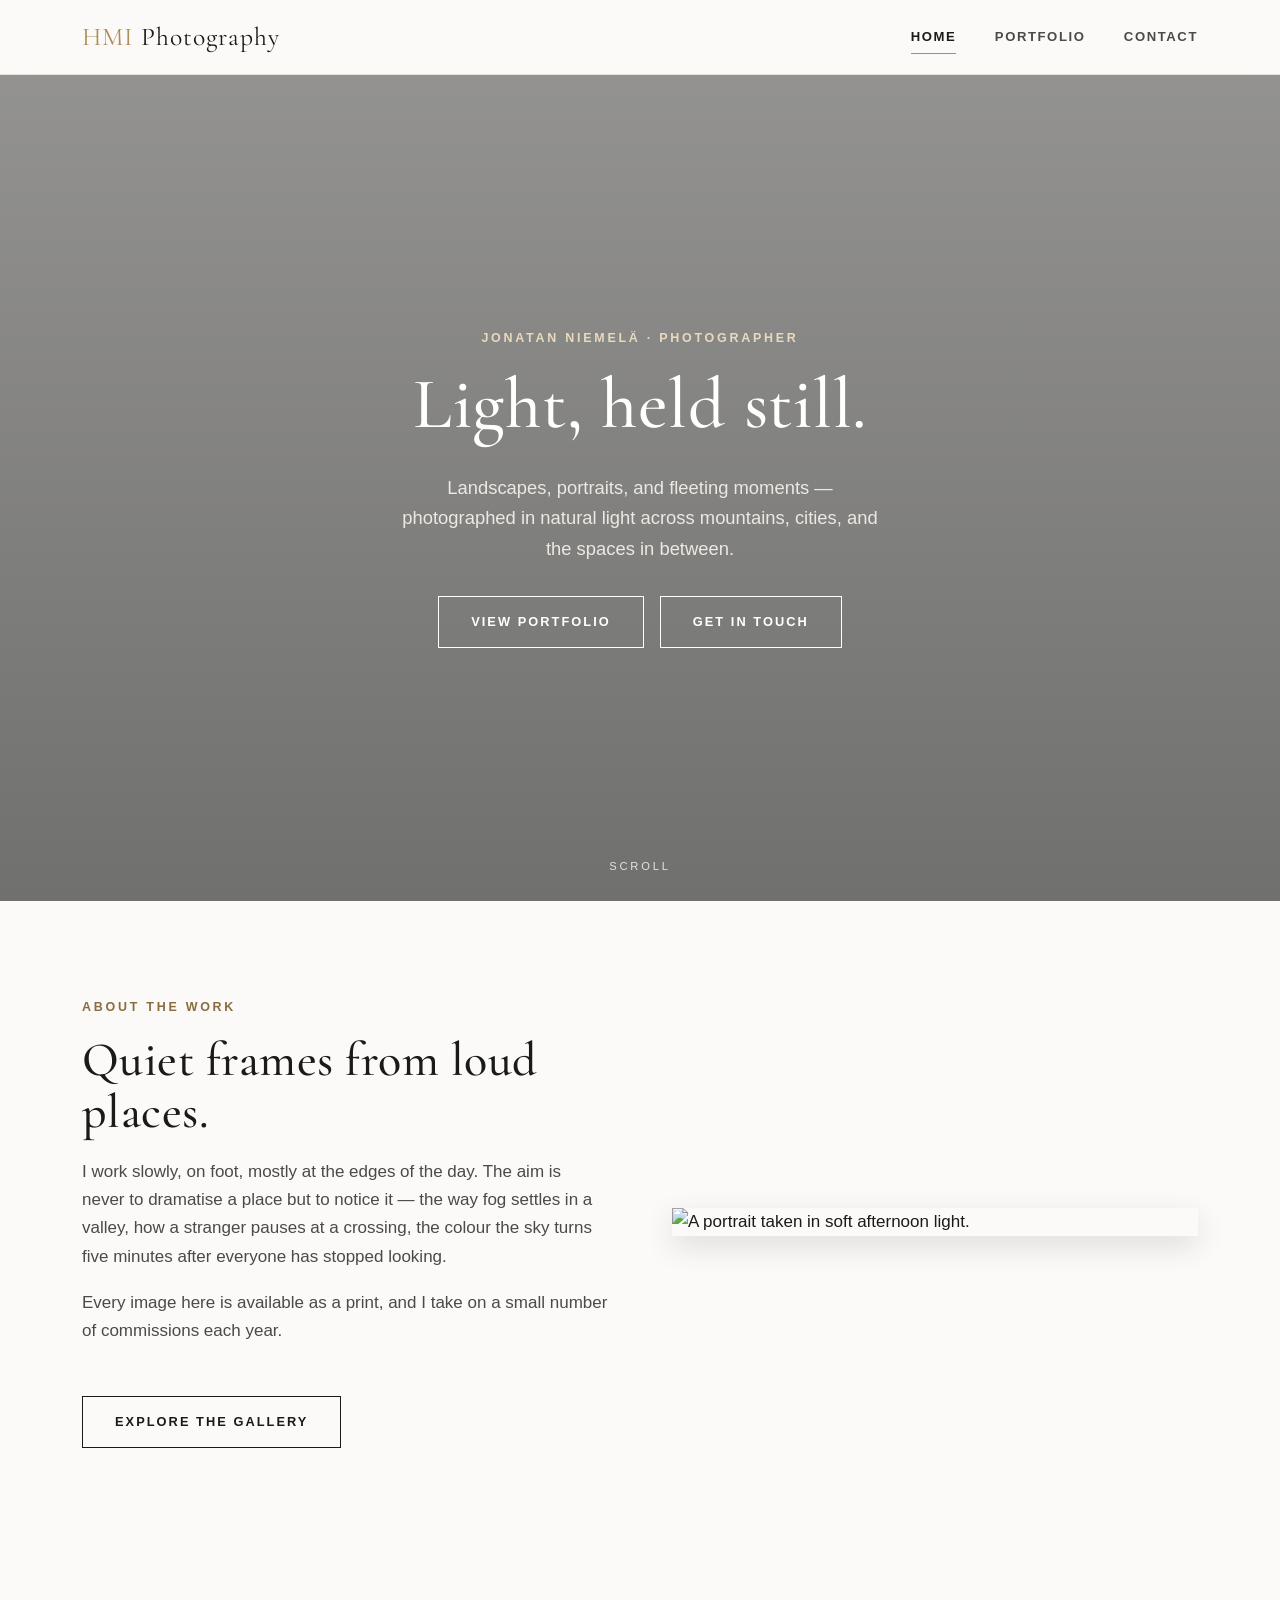
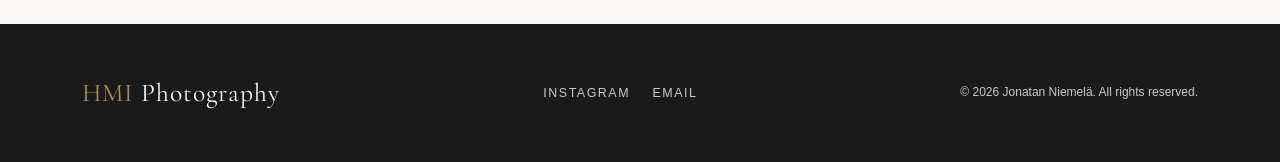
==== index.html @ a61a0f8d "Fix typo" ====
<!DOCTYPE html>
<html lang="en">
<head>
  <meta charset="UTF-8">
  <meta name="viewport" content="width=device-width, initial-scale=1.0">
  <title>HMI Photography by Jonatan Niemelä</title>
  <meta name="description" content="HMI Photography is the portfolio of Jonatan Niemelä, a photographer capturing landscapes, portraits, and quiet moments in natural light.">
  <link rel="preconnect" href="https://fonts.googleapis.com">
  <link rel="preconnect" href="https://fonts.gstatic.com" crossorigin>
  <link href="https://fonts.googleapis.com/css2?family=Cormorant+Garamond:wght@400;500;600&display=swap" rel="stylesheet">
  <link rel="stylesheet" href="css/style.css">
</head>
<body>

  <header class="site-header">
    <div class="wrap site-header__inner">
      <a class="brand" href="index.html"><span>HMI</span> Photography</a>
      <nav class="nav" aria-label="Primary">
        <a href="index.html" aria-current="page">Home</a>
        <a href="portfolio.html">Portfolio</a>
        <a href="contact.html">Contact</a>
      </nav>
    </div>
  </header>

  <main>
    <!-- HERO: portfolio images crossfade in the background (CSS only) -->
    <section class="hero">
      <div class="hero__slides" aria-hidden="true">
        <div style="background-image:url('https://images.unsplash.com/photo-1469474968028-56623f02e42e?auto=format&fit=crop&w=1800&q=80')"></div>
        <div style="background-image:url('https://images.unsplash.com/photo-1441974231531-c6227db76b6e?auto=format&fit=crop&w=1800&q=80')"></div>
        <div style="background-image:url('https://images.unsplash.com/photo-1502899576159-f224dc2349fa?auto=format&fit=crop&w=1800&q=80')"></div>
        <div style="background-image:url('https://images.unsplash.com/photo-1473580044384-7ba9967e16a0?auto=format&fit=crop&w=1800&q=80')"></div>
      </div>

      <div class="hero__content">
        <p class="eyebrow">Jonatan Niemelä · Photographer</p>
        <h1>Light, held still.</h1>
        <p class="hero__lead">
          Landscapes, portraits, and fleeting moments — photographed in
          natural light across mountains, cities, and the spaces in between.
        </p>
        <div class="hero__actions">
          <a class="btn btn--light" href="portfolio.html">View Portfolio</a>
          <a class="btn btn--light" href="contact.html">Get in Touch</a>
        </div>
      </div>

      <span class="scroll-cue">Scroll</span>
    </section>

    <!-- ABOUT SPLIT -->
    <section class="wrap split">
      <div>
        <p class="eyebrow">About the work</p>
        <h2>Quiet frames from loud places.</h2>
        <p>
          I work slowly, on foot, mostly at the edges of the day. The aim is
          never to dramatise a place but to notice it — the way fog settles in
          a valley, how a stranger pauses at a crossing, the colour the sky
          turns five minutes after everyone has stopped looking.
        </p>
        <p>
          Every image here is available as a print, and I take on a small
          number of commissions each year.
        </p>
        <a class="btn btn--dark mt-2" href="portfolio.html">Explore the gallery</a>
      </div>
      <img class="split__img"
           src="https://images.unsplash.com/photo-1500648767791-00dcc994a43e?auto=format&fit=crop&w=1000&q=80"
           alt="A portrait taken in soft afternoon light.">
    </section>
  </main>

  <footer class="site-footer">
    <div class="wrap site-footer__inner">
      <a class="brand" href="index.html"><span>HMI</span> Photography</a>
      <nav class="socials" aria-label="Social">
        <a href="#">Instagram</a>
        <a href="mailto:jonatan@niemela.se">Email</a>
      </nav>
      <small>© 2026 Jonatan Niemelä. All rights reserved.</small>
    </div>
  </footer>

</body>
</html>
---- css/style.css ----
/* ===========================================================
   HMI Photography portfolio
   A small, dependency-free stylesheet.
   Sections: tokens · base · header · footer · hero ·
             gallery · about · contact · utilities · responsive
   =========================================================== */

/* --- design tokens --------------------------------------- */
:root {
  --ink:        #1a1a1a;
  --ink-soft:   #4a4a4a;
  --paper:      #fbfaf8;
  --paper-2:    #f1efea;
  --line:       #e3e0d8;
  --accent:     #b08d57;        /* warm brass */
  --accent-ink: #8a6d3f;

  --maxw: 1180px;
  --gap:  clamp(1rem, 2.5vw, 2rem);

  --serif: "Cormorant Garamond", Georgia, "Times New Roman", serif;
  --sans:  "Helvetica Neue", Arial, system-ui, sans-serif;

  --shadow: 0 10px 30px rgba(0, 0, 0, .12);
  --ease:   cubic-bezier(.22, .61, .36, 1);
}

/* --- base ------------------------------------------------- */
*,
*::before,
*::after { box-sizing: border-box; }

html { scroll-behavior: smooth; }

body {
  margin: 0;
  font-family: var(--sans);
  font-size: 17px;
  line-height: 1.65;
  color: var(--ink);
  background: var(--paper);
  -webkit-font-smoothing: antialiased;
}

img { display: block; max-width: 100%; height: auto; }

a { color: inherit; text-decoration: none; }

h1, h2, h3 {
  font-family: var(--serif);
  font-weight: 500;
  line-height: 1.1;
  margin: 0 0 .4em;
  letter-spacing: .01em;
}

h1 { font-size: clamp(2.6rem, 6vw, 4.5rem); }
h2 { font-size: clamp(2rem, 4vw, 3rem); }
h3 { font-size: 1.5rem; }

p { margin: 0 0 1.1em; color: var(--ink-soft); }

.wrap {
  width: 100%;
  max-width: var(--maxw);
  margin-inline: auto;
  padding-inline: var(--gap);
}

.eyebrow {
  font-family: var(--sans);
  font-size: .78rem;
  font-weight: 600;
  letter-spacing: .22em;
  text-transform: uppercase;
  color: var(--accent-ink);
  margin: 0 0 1rem;
}

/* --- buttons --------------------------------------------- */
.btn {
  display: inline-block;
  font-size: .8rem;
  font-weight: 600;
  letter-spacing: .16em;
  text-transform: uppercase;
  padding: .9rem 2rem;
  border: 1px solid currentColor;
  transition: background-color .3s var(--ease),
              color .3s var(--ease);
}
.btn--light { color: #fff; }
.btn--light:hover { background: #fff; color: var(--ink); }
.btn--dark  { color: var(--ink); }
.btn--dark:hover { background: var(--ink); color: var(--paper); }

/* --- header ---------------------------------------------- */
.site-header {
  position: sticky;
  top: 0;
  z-index: 50;
  background: rgba(251, 250, 248, .88);
  backdrop-filter: blur(10px);
  border-bottom: 1px solid var(--line);
}
.site-header__inner {
  display: flex;
  align-items: center;
  justify-content: space-between;
  height: 74px;
}
.brand {
  font-family: var(--serif);
  font-size: 1.6rem;
  letter-spacing: .04em;
}
.brand span { color: var(--accent); }

.nav {
  display: flex;
  gap: clamp(1.2rem, 3vw, 2.6rem);
  font-size: .82rem;
  font-weight: 600;
  letter-spacing: .12em;
  text-transform: uppercase;
}
.nav a {
  position: relative;
  padding: .4rem 0;
  color: var(--ink-soft);
  transition: color .25s var(--ease);
}
.nav a::after {
  content: "";
  position: absolute;
  left: 0; bottom: 0;
  width: 100%; height: 1px;
  background: var(--accent);
  transform: scaleX(0);
  transform-origin: left;
  transition: transform .3s var(--ease);
}
.nav a:hover,
.nav a[aria-current="page"] { color: var(--ink); }
.nav a:hover::after,
.nav a[aria-current="page"]::after { transform: scaleX(1); }

/* --- footer ---------------------------------------------- */
.site-footer {
  margin-top: 5rem;
  padding-block: 3rem;
  background: var(--ink);
  color: #cfc9bd;
  font-size: .9rem;
}
.site-footer__inner {
  display: flex;
  flex-wrap: wrap;
  gap: 1rem 2rem;
  align-items: center;
  justify-content: space-between;
}
.site-footer a:hover { color: #fff; }
.site-footer .brand { color: #fff; }
.socials { display: flex; gap: 1.4rem; letter-spacing: .12em; text-transform: uppercase; font-size: .78rem; }

/* --- hero (home) ----------------------------------------- */
.hero {
  position: relative;
  min-height: calc(100vh - 74px);
  display: grid;
  place-items: center;
  text-align: center;
  color: #fff;
  overflow: hidden;
}
/* crossfading background slideshow — pure CSS, no JS */
.hero__slides {
  position: absolute;
  inset: 0;
  z-index: -2;
}
.hero__slides div {
  position: absolute;
  inset: 0;
  background-size: cover;
  background-position: center;
  opacity: 0;
  animation: slideshow 32s infinite;
}
.hero__slides div:nth-child(1) { animation-delay:  0s; }
.hero__slides div:nth-child(2) { animation-delay:  8s; }
.hero__slides div:nth-child(3) { animation-delay: 16s; }
.hero__slides div:nth-child(4) { animation-delay: 24s; }

@keyframes slideshow {
  0%   { opacity: 0; transform: scale(1.08); }
  6%   { opacity: 1; }
  25%  { opacity: 1; transform: scale(1); }
  31%  { opacity: 0; }
  100% { opacity: 0; }
}
/* darkening veil for legible text */
.hero::after {
  content: "";
  position: absolute;
  inset: 0;
  z-index: -1;
  background: linear-gradient(rgba(20,20,20,.45), rgba(20,20,20,.6));
}
.hero__content { max-width: 760px; padding-inline: var(--gap); }
.hero__content .eyebrow { color: #e9d9bd; }
.hero h1 { color: #fff; }
.hero__lead {
  font-size: 1.15rem;
  color: #ece9e2;
  max-width: 48ch;
  margin-inline: auto;
  margin-bottom: 2rem;
}
.hero__actions { display: flex; gap: 1rem; justify-content: center; flex-wrap: wrap; }

/* scroll cue */
.scroll-cue {
  position: absolute;
  bottom: 1.6rem;
  left: 50%;
  transform: translateX(-50%);
  font-size: .7rem;
  letter-spacing: .25em;
  text-transform: uppercase;
  color: rgba(255,255,255,.8);
  animation: bob 2.4s ease-in-out infinite;
}
@keyframes bob { 0%,100% { transform: translate(-50%, 0); } 50% { transform: translate(-50%, 8px); } }

@media (prefers-reduced-motion: reduce) {
  .hero__slides div { animation: none; opacity: 1; }
  .hero__slides div:not(:first-child) { display: none; }
  .scroll-cue { animation: none; }
}

/* --- generic page header --------------------------------- */
.page-head {
  padding-block: clamp(3rem, 8vw, 6rem);
  text-align: center;
  background: var(--paper-2);
  border-bottom: 1px solid var(--line);
}
.page-head p { max-width: 56ch; margin-inline: auto; margin-bottom: 0; }

/* --- feature strip (home) -------------------------------- */
.strip { padding-block: clamp(3rem, 8vw, 6rem); }
.strip__grid {
  display: grid;
  grid-template-columns: repeat(3, 1fr);
  gap: var(--gap);
}
.feature { text-align: center; }
.feature .num {
  font-family: var(--serif);
  font-size: 2.4rem;
  color: var(--accent);
  display: block;
}

/* --- gallery --------------------------------------------- */
.gallery {
  columns: 3;
  column-gap: var(--gap);
  padding-block: clamp(2.5rem, 6vw, 4.5rem);
}
.shot {
  position: relative;
  margin: 0 0 var(--gap);
  break-inside: avoid;
  overflow: hidden;
  box-shadow: var(--shadow);
}
.shot img {
  width: 100%;
  transition: transform .6s var(--ease);
}
.shot figcaption {
  position: absolute;
  inset: auto 0 0 0;
  padding: 1.4rem 1.2rem .9rem;
  background: linear-gradient(transparent, rgba(0,0,0,.78));
  color: #fff;
  opacity: 0;
  transform: translateY(8px);
  transition: opacity .35s var(--ease), transform .35s var(--ease);
}
.shot figcaption .t {
  font-family: var(--serif);
  font-size: 1.35rem;
  line-height: 1.1;
}
.shot figcaption .s {
  font-size: .72rem;
  letter-spacing: .18em;
  text-transform: uppercase;
  color: #d9cfbd;
}
.shot:hover img { transform: scale(1.06); }
.shot:hover figcaption { opacity: 1; transform: translateY(0); }

/* filter pills (decorative, anchor-based) */
.filters {
  display: flex;
  flex-wrap: wrap;
  gap: .6rem;
  justify-content: center;
  padding-top: clamp(2rem, 5vw, 3rem);
}
.filters a {
  font-size: .75rem;
  font-weight: 600;
  letter-spacing: .14em;
  text-transform: uppercase;
  padding: .55rem 1.2rem;
  border: 1px solid var(--line);
  border-radius: 999px;
  color: var(--ink-soft);
  transition: all .25s var(--ease);
}
.filters a:hover { border-color: var(--accent); color: var(--accent-ink); }

/* --- split / about block --------------------------------- */
.split {
  display: grid;
  grid-template-columns: 1fr 1fr;
  gap: clamp(2rem, 5vw, 4rem);
  align-items: center;
  padding-block: clamp(3rem, 8vw, 6rem);
}
.split img { box-shadow: var(--shadow); }

/* --- contact --------------------------------------------- */
.contact-grid {
  display: grid;
  grid-template-columns: 1fr 1fr;
  gap: clamp(2rem, 5vw, 4rem);
  padding-block: clamp(3rem, 8vw, 6rem);
}
.field { margin-bottom: 1.3rem; }
.field label {
  display: block;
  font-size: .76rem;
  font-weight: 600;
  letter-spacing: .14em;
  text-transform: uppercase;
  color: var(--ink-soft);
  margin-bottom: .5rem;
}
.field input,
.field textarea {
  width: 100%;
  font: inherit;
  font-size: .95rem;
  padding: .85rem 1rem;
  color: var(--ink);
  background: #fff;
  border: 1px solid var(--line);
  border-radius: 2px;
  transition: border-color .25s var(--ease), box-shadow .25s var(--ease);
}
.field input:focus,
.field textarea:focus {
  outline: none;
  border-color: var(--accent);
  box-shadow: 0 0 0 3px rgba(176,141,87,.18);
}
.field textarea { resize: vertical; min-height: 150px; }

.info-list { list-style: none; margin: 0; padding: 0; }
.info-list li { padding: 1rem 0; border-bottom: 1px solid var(--line); }
.info-list .k {
  display: block;
  font-size: .74rem;
  font-weight: 600;
  letter-spacing: .14em;
  text-transform: uppercase;
  color: var(--accent-ink);
  margin-bottom: .15rem;
}

/* --- utilities ------------------------------------------- */
.center { text-align: center; }
.mt-2 { margin-top: 2rem; }

/* --- responsive ------------------------------------------ */
@media (max-width: 900px) {
  .gallery { columns: 2; }
  .strip__grid { grid-template-columns: 1fr; gap: 2rem; }
  .split,
  .contact-grid { grid-template-columns: 1fr; }
  .split .split__img { order: -1; }
}

@media (max-width: 600px) {
  body { font-size: 16px; }
  .gallery { columns: 1; }
  .nav { gap: 1rem; font-size: .72rem; }
  .brand { font-size: 1.3rem; }
  .hero__actions { flex-direction: column; align-items: center; }
}
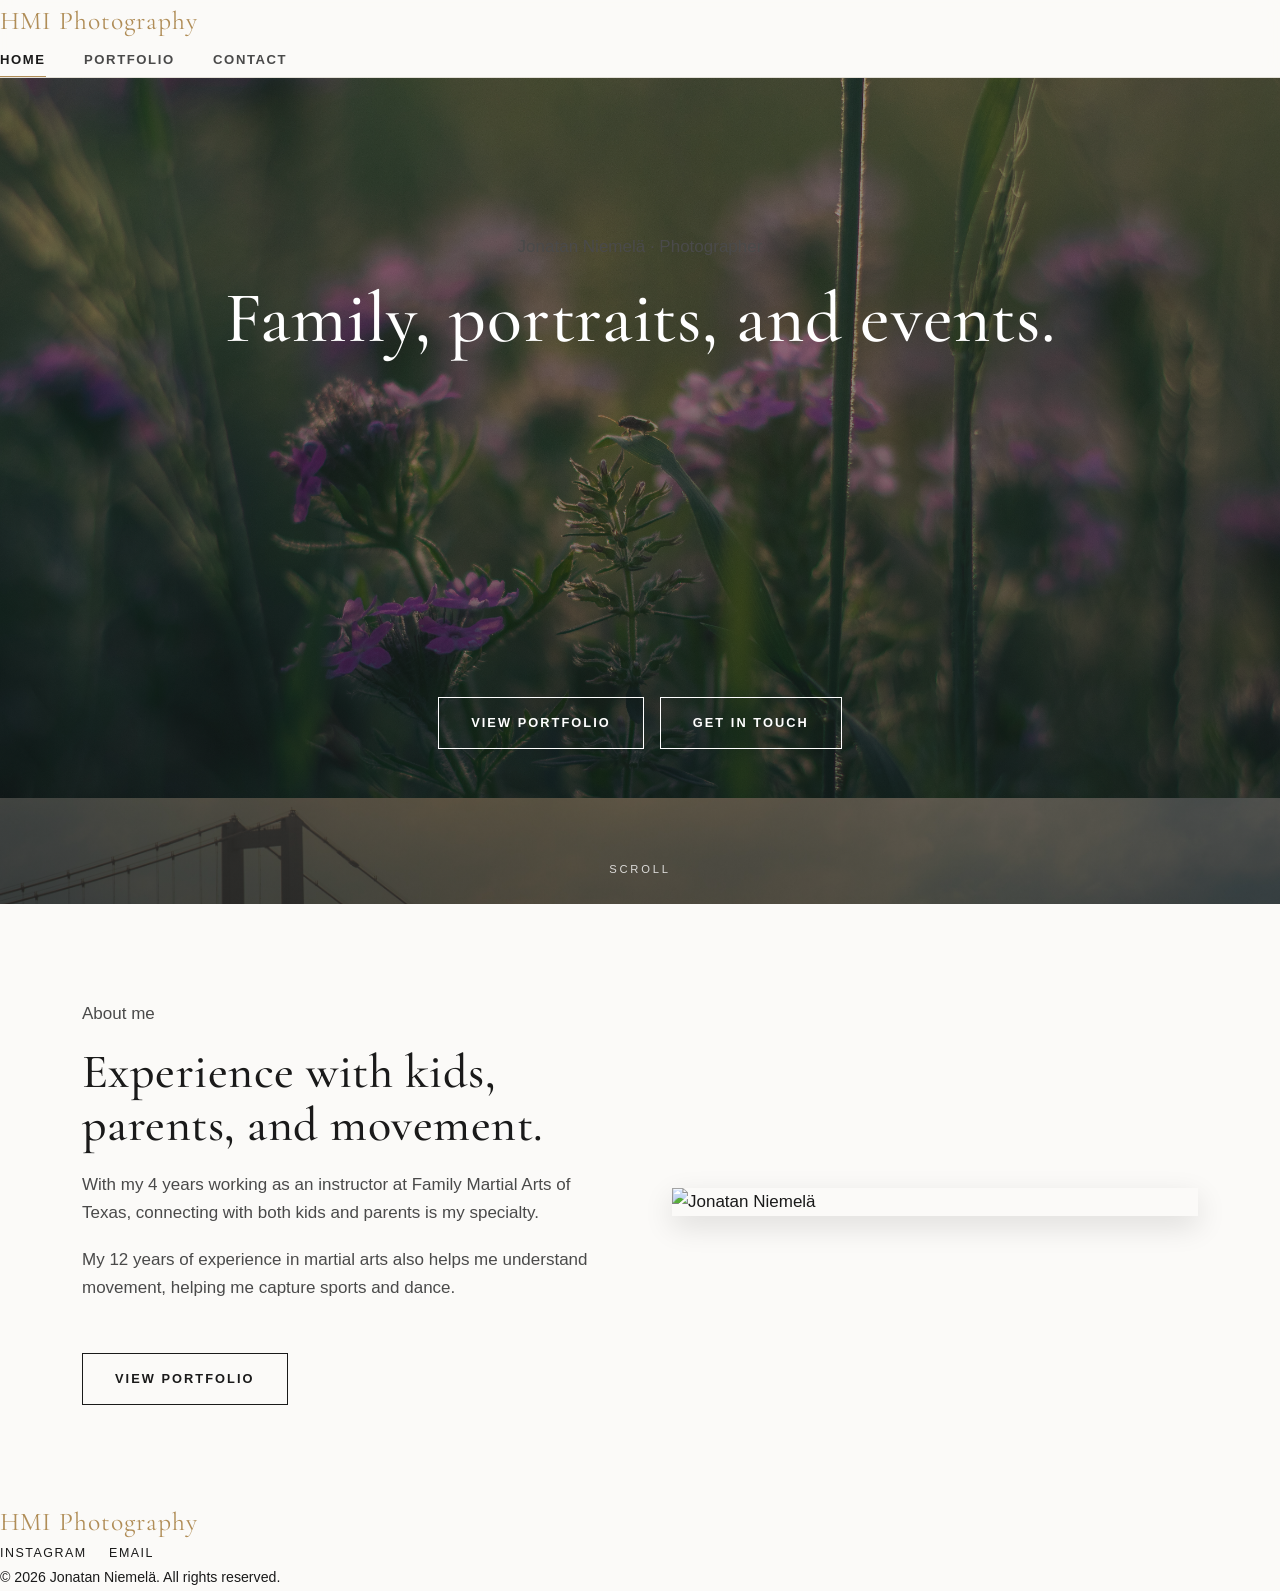
==== commit c430d04a: "dont use index.html in urls" ====
--- a/index.html
+++ b/index.html
@@ -1,87 +1,80 @@
 <!DOCTYPE html>
 <html lang="en">
 <head>
-  <meta charset="UTF-8">
-  <meta name="viewport" content="width=device-width, initial-scale=1.0">
-  <title>HMI Photography by Jonatan Niemelä</title>
-  <meta name="description" content="HMI Photography is the portfolio of Jonatan Niemelä, a photographer capturing landscapes, portraits, and quiet moments in natural light.">
-  <link rel="preconnect" href="https://fonts.googleapis.com">
-  <link rel="preconnect" href="https://fonts.gstatic.com" crossorigin>
-  <link href="https://fonts.googleapis.com/css2?family=Cormorant+Garamond:wght@400;500;600&display=swap" rel="stylesheet">
-  <link rel="stylesheet" href="css/style.css">
+	<meta charset="UTF-8">
+	<meta name="viewport" content="width=device-width, initial-scale=1.0">
+	<title>HMI Photography by Jonatan Niemelä</title>
+	<meta name="description" content="Jonatan Niemelä is a Waco, TX photographer specializing in family photos, portraits, and events, including sports and dance.">
+	<link rel="preconnect" href="https://fonts.googleapis.com">
+	<link rel="preconnect" href="https://fonts.gstatic.com" crossorigin>
+	<link href="https://fonts.googleapis.com/css2?family=Cormorant+Garamond:wght@400;500;600&display=swap" rel="stylesheet">
+	<link rel="stylesheet" href="css/style.css">
 </head>
 <body>
+	<header class="site-header">
+		<a class="brand" href="/"><span class="brand__mark">HMI</span> <span class="brand__name">Photography</span></a>
+		<nav class="nav" aria-label="Primary">
+			<a href="/" aria-current="page">Home</a>
+			<a href="portfolio.html">Portfolio</a>
+			<a href="contact.html">Contact</a>
+		</nav>
+	</header>
 
-  <header class="site-header">
-    <div class="wrap site-header__inner">
-      <a class="brand" href="index.html"><span>HMI</span> Photography</a>
-      <nav class="nav" aria-label="Primary">
-        <a href="index.html" aria-current="page">Home</a>
-        <a href="portfolio.html">Portfolio</a>
-        <a href="contact.html">Contact</a>
-      </nav>
-    </div>
-  </header>
+	<main>
+		<!-- HERO: portfolio images crossfade in the background (CSS only) -->
+		<header class="hero">
+			<div class="hero__slides" aria-hidden="true">
+				<img src="./portfolio/landscapes/bug pic.jpg" alt="">
+				<img src="./portfolio/landscapes/Flowers-1.jpg" alt="">
+				<img src="./portfolio/landscapes/IMG_4974.JPG" alt="">
+				<img src="./portfolio/landscapes/Turkeey Azerbajan-5.jpg" alt="">
+			</div>
 
-  <main>
-    <!-- HERO: portfolio images crossfade in the background (CSS only) -->
-    <section class="hero">
-      <div class="hero__slides" aria-hidden="true">
-        <div style="background-image:url('https://images.unsplash.com/photo-1469474968028-56623f02e42e?auto=format&fit=crop&w=1800&q=80')"></div>
-        <div style="background-image:url('https://images.unsplash.com/photo-1441974231531-c6227db76b6e?auto=format&fit=crop&w=1800&q=80')"></div>
-        <div style="background-image:url('https://images.unsplash.com/photo-1502899576159-f224dc2349fa?auto=format&fit=crop&w=1800&q=80')"></div>
-        <div style="background-image:url('https://images.unsplash.com/photo-1473580044384-7ba9967e16a0?auto=format&fit=crop&w=1800&q=80')"></div>
-      </div>
+			<hgroup>
+				<p>Jonatan Niemelä · Photographer</p>
+				<h1>Family, portraits, and events.</h1>
+			</hgroup>
+			<!---
+				<p class="hero__lead">
+					Not currently used...
+				</p>
+			-->
+			<div class="hero__actions">
+				<a class="btn btn--light" href="portfolio.html">View Portfolio</a>
+				<a class="btn btn--light" href="contact.html">Get in Touch</a>
+			</div>
 
-      <div class="hero__content">
-        <p class="eyebrow">Jonatan Niemelä · Photographer</p>
-        <h1>Light, held still.</h1>
-        <p class="hero__lead">
-          Landscapes, portraits, and fleeting moments — photographed in
-          natural light across mountains, cities, and the spaces in between.
-        </p>
-        <div class="hero__actions">
-          <a class="btn btn--light" href="portfolio.html">View Portfolio</a>
-          <a class="btn btn--light" href="contact.html">Get in Touch</a>
-        </div>
-      </div>
+			<span class="scroll-cue" aria-hidden="true">Scroll</span>
+		</header>
 
-      <span class="scroll-cue">Scroll</span>
-    </section>
+		<!-- ABOUT SPLIT -->
+		<section class="wrap split">
+			<div>
+				<hgroup>
+					<p>About me</p>
+					<h2>Experience with kids, parents, and movement.</h2>
+				</hgroup>
+				<p>
+					With my 4 years working as an instructor at Family Martial Arts of Texas,
+					connecting with both kids and parents is my specialty.
+				</p>
+				<p>
+					My 12 years of experience in martial arts also helps me understand movement,
+					helping me capture sports and dance.
+				</p>
+				<a class="btn btn--dark mt-2" href="portfolio.html">View Portfolio</a>
+			</div>
+			<img class="split__img" src="./portfolio/jonatan_niemelae.jpg" alt="Jonatan Niemelä">
+		</section>
+	</main>
 
-    <!-- ABOUT SPLIT -->
-    <section class="wrap split">
-      <div>
-        <p class="eyebrow">About the work</p>
-        <h2>Quiet frames from loud places.</h2>
-        <p>
-          I work slowly, on foot, mostly at the edges of the day. The aim is
-          never to dramatise a place but to notice it — the way fog settles in
-          a valley, how a stranger pauses at a crossing, the colour the sky
-          turns five minutes after everyone has stopped looking.
-        </p>
-        <p>
-          Every image here is available as a print, and I take on a small
-          number of commissions each year.
-        </p>
-        <a class="btn btn--dark mt-2" href="portfolio.html">Explore the gallery</a>
-      </div>
-      <img class="split__img"
-           src="https://images.unsplash.com/photo-1500648767791-00dcc994a43e?auto=format&fit=crop&w=1000&q=80"
-           alt="A portrait taken in soft afternoon light.">
-    </section>
-  </main>
-
-  <footer class="site-footer">
-    <div class="wrap site-footer__inner">
-      <a class="brand" href="index.html"><span>HMI</span> Photography</a>
-      <nav class="socials" aria-label="Social">
-        <a href="#">Instagram</a>
-        <a href="mailto:jonatan@niemela.se">Email</a>
-      </nav>
-      <small>© 2026 Jonatan Niemelä. All rights reserved.</small>
-    </div>
-  </footer>
-
+	<footer>
+		<a class="brand" href="/"><span class="brand__mark">HMI</span> <span class="brand__name">Photography</span></a>
+		<nav class="socials" aria-label="Social">
+			<a href="https://www.instagram.com/hmiphotostudio/">Instagram</a>
+			<a href="mailto:photography@hmistudios.com">Email</a>
+		</nav>
+		<small>&copy; 2026 Jonatan Niemelä. All rights reserved.</small>
+	</footer>
 </body>
 </html>
--- a/css/style.css
+++ b/css/style.css
@@ -33,6 +33,9 @@
 html { scroll-behavior: smooth; }
 
 body {
+  display: flex;
+  flex-direction: column;
+  min-height: 100vh;
   margin: 0;
   font-family: var(--sans);
   font-size: 17px;
@@ -40,6 +43,10 @@
   color: var(--ink);
   background: var(--paper);
   -webkit-font-smoothing: antialiased;
+}
+
+main {
+  flex-grow: 1;
 }
 
 img { display: block; max-width: 100%; height: auto; }
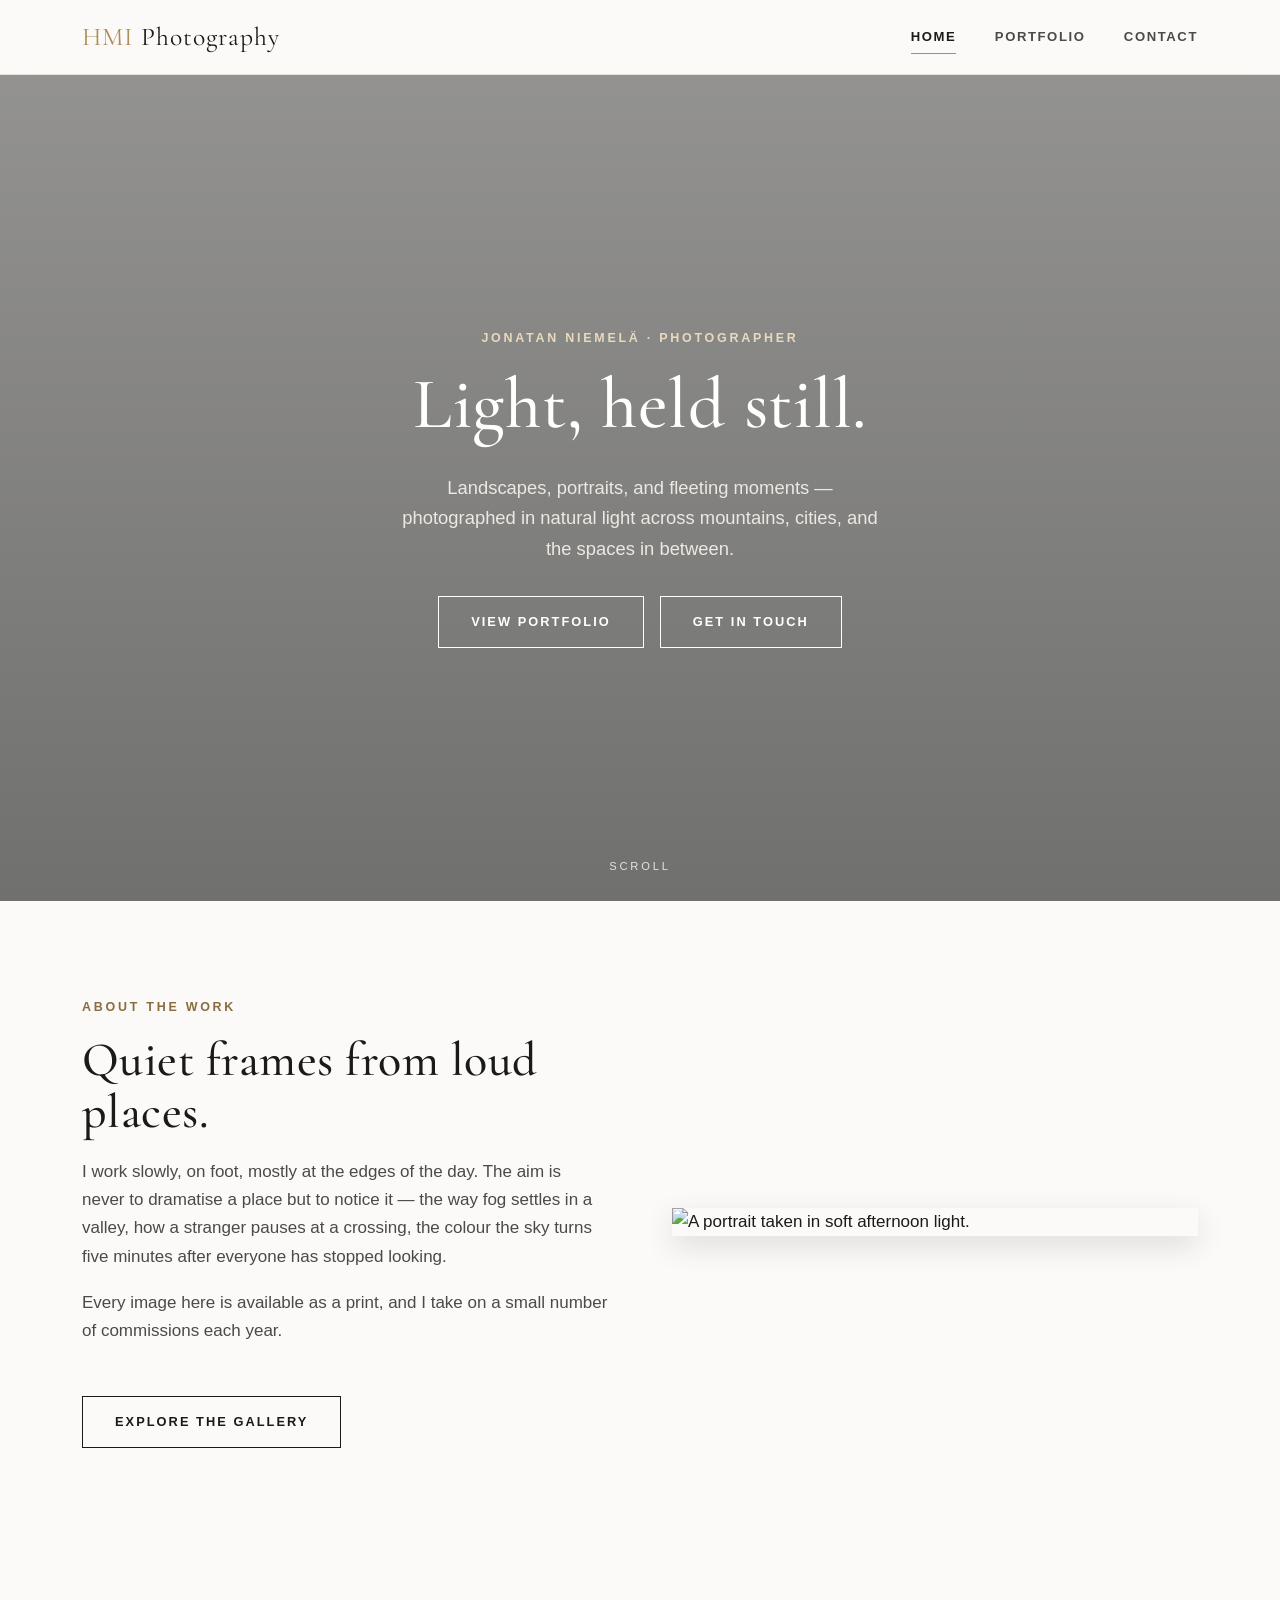
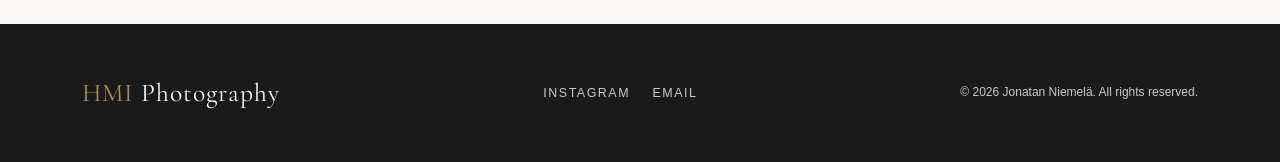
==== commit d010beeb: "dont use index.html in urls" ====
--- a/index.html
+++ b/index.html
@@ -1,80 +1,87 @@
 <!DOCTYPE html>
 <html lang="en">
 <head>
-	<meta charset="UTF-8">
-	<meta name="viewport" content="width=device-width, initial-scale=1.0">
-	<title>HMI Photography by Jonatan Niemelä</title>
-	<meta name="description" content="Jonatan Niemelä is a Waco, TX photographer specializing in family photos, portraits, and events, including sports and dance.">
-	<link rel="preconnect" href="https://fonts.googleapis.com">
-	<link rel="preconnect" href="https://fonts.gstatic.com" crossorigin>
-	<link href="https://fonts.googleapis.com/css2?family=Cormorant+Garamond:wght@400;500;600&display=swap" rel="stylesheet">
-	<link rel="stylesheet" href="css/style.css">
+  <meta charset="UTF-8">
+  <meta name="viewport" content="width=device-width, initial-scale=1.0">
+  <title>HMI Photography by Jonatan Niemelä</title>
+  <meta name="description" content="HMI Photography is the portfolio of Jonatan Niemelä, a photographer capturing landscapes, portraits, and quiet moments in natural light.">
+  <link rel="preconnect" href="https://fonts.googleapis.com">
+  <link rel="preconnect" href="https://fonts.gstatic.com" crossorigin>
+  <link href="https://fonts.googleapis.com/css2?family=Cormorant+Garamond:wght@400;500;600&display=swap" rel="stylesheet">
+  <link rel="stylesheet" href="css/style.css">
 </head>
 <body>
-	<header class="site-header">
-		<a class="brand" href="/"><span class="brand__mark">HMI</span> <span class="brand__name">Photography</span></a>
-		<nav class="nav" aria-label="Primary">
-			<a href="/" aria-current="page">Home</a>
-			<a href="portfolio.html">Portfolio</a>
-			<a href="contact.html">Contact</a>
-		</nav>
-	</header>
 
-	<main>
-		<!-- HERO: portfolio images crossfade in the background (CSS only) -->
-		<header class="hero">
-			<div class="hero__slides" aria-hidden="true">
-				<img src="./portfolio/landscapes/bug pic.jpg" alt="">
-				<img src="./portfolio/landscapes/Flowers-1.jpg" alt="">
-				<img src="./portfolio/landscapes/IMG_4974.JPG" alt="">
-				<img src="./portfolio/landscapes/Turkeey Azerbajan-5.jpg" alt="">
-			</div>
+  <header class="site-header">
+    <div class="wrap site-header__inner">
+      <a class="brand" href="/"><span>HMI</span> Photography</a>
+      <nav class="nav" aria-label="Primary">
+        <a href="/" aria-current="page">Home</a>
+        <a href="portfolio.html">Portfolio</a>
+        <a href="contact.html">Contact</a>
+      </nav>
+    </div>
+  </header>
 
-			<hgroup>
-				<p>Jonatan Niemelä · Photographer</p>
-				<h1>Family, portraits, and events.</h1>
-			</hgroup>
-			<!---
-				<p class="hero__lead">
-					Not currently used...
-				</p>
-			-->
-			<div class="hero__actions">
-				<a class="btn btn--light" href="portfolio.html">View Portfolio</a>
-				<a class="btn btn--light" href="contact.html">Get in Touch</a>
-			</div>
+  <main>
+    <!-- HERO: portfolio images crossfade in the background (CSS only) -->
+    <section class="hero">
+      <div class="hero__slides" aria-hidden="true">
+        <div style="background-image:url('https://images.unsplash.com/photo-1469474968028-56623f02e42e?auto=format&fit=crop&w=1800&q=80')"></div>
+        <div style="background-image:url('https://images.unsplash.com/photo-1441974231531-c6227db76b6e?auto=format&fit=crop&w=1800&q=80')"></div>
+        <div style="background-image:url('https://images.unsplash.com/photo-1502899576159-f224dc2349fa?auto=format&fit=crop&w=1800&q=80')"></div>
+        <div style="background-image:url('https://images.unsplash.com/photo-1473580044384-7ba9967e16a0?auto=format&fit=crop&w=1800&q=80')"></div>
+      </div>
 
-			<span class="scroll-cue" aria-hidden="true">Scroll</span>
-		</header>
+      <div class="hero__content">
+        <p class="eyebrow">Jonatan Niemelä · Photographer</p>
+        <h1>Light, held still.</h1>
+        <p class="hero__lead">
+          Landscapes, portraits, and fleeting moments — photographed in
+          natural light across mountains, cities, and the spaces in between.
+        </p>
+        <div class="hero__actions">
+          <a class="btn btn--light" href="portfolio.html">View Portfolio</a>
+          <a class="btn btn--light" href="contact.html">Get in Touch</a>
+        </div>
+      </div>
 
-		<!-- ABOUT SPLIT -->
-		<section class="wrap split">
-			<div>
-				<hgroup>
-					<p>About me</p>
-					<h2>Experience with kids, parents, and movement.</h2>
-				</hgroup>
-				<p>
-					With my 4 years working as an instructor at Family Martial Arts of Texas,
-					connecting with both kids and parents is my specialty.
-				</p>
-				<p>
-					My 12 years of experience in martial arts also helps me understand movement,
-					helping me capture sports and dance.
-				</p>
-				<a class="btn btn--dark mt-2" href="portfolio.html">View Portfolio</a>
-			</div>
-			<img class="split__img" src="./portfolio/jonatan_niemelae.jpg" alt="Jonatan Niemelä">
-		</section>
-	</main>
+      <span class="scroll-cue">Scroll</span>
+    </section>
 
-	<footer>
-		<a class="brand" href="/"><span class="brand__mark">HMI</span> <span class="brand__name">Photography</span></a>
-		<nav class="socials" aria-label="Social">
-			<a href="https://www.instagram.com/hmiphotostudio/">Instagram</a>
-			<a href="mailto:photography@hmistudios.com">Email</a>
-		</nav>
-		<small>&copy; 2026 Jonatan Niemelä. All rights reserved.</small>
-	</footer>
+    <!-- ABOUT SPLIT -->
+    <section class="wrap split">
+      <div>
+        <p class="eyebrow">About the work</p>
+        <h2>Quiet frames from loud places.</h2>
+        <p>
+          I work slowly, on foot, mostly at the edges of the day. The aim is
+          never to dramatise a place but to notice it — the way fog settles in
+          a valley, how a stranger pauses at a crossing, the colour the sky
+          turns five minutes after everyone has stopped looking.
+        </p>
+        <p>
+          Every image here is available as a print, and I take on a small
+          number of commissions each year.
+        </p>
+        <a class="btn btn--dark mt-2" href="portfolio.html">Explore the gallery</a>
+      </div>
+      <img class="split__img"
+           src="https://images.unsplash.com/photo-1500648767791-00dcc994a43e?auto=format&fit=crop&w=1000&q=80"
+           alt="A portrait taken in soft afternoon light.">
+    </section>
+  </main>
+
+  <footer class="site-footer">
+    <div class="wrap site-footer__inner">
+      <a class="brand" href="/"><span>HMI</span> Photography</a>
+      <nav class="socials" aria-label="Social">
+        <a href="#">Instagram</a>
+        <a href="mailto:jonatan@niemela.se">Email</a>
+      </nav>
+      <small>© 2026 Jonatan Niemelä. All rights reserved.</small>
+    </div>
+  </footer>
+
 </body>
 </html>
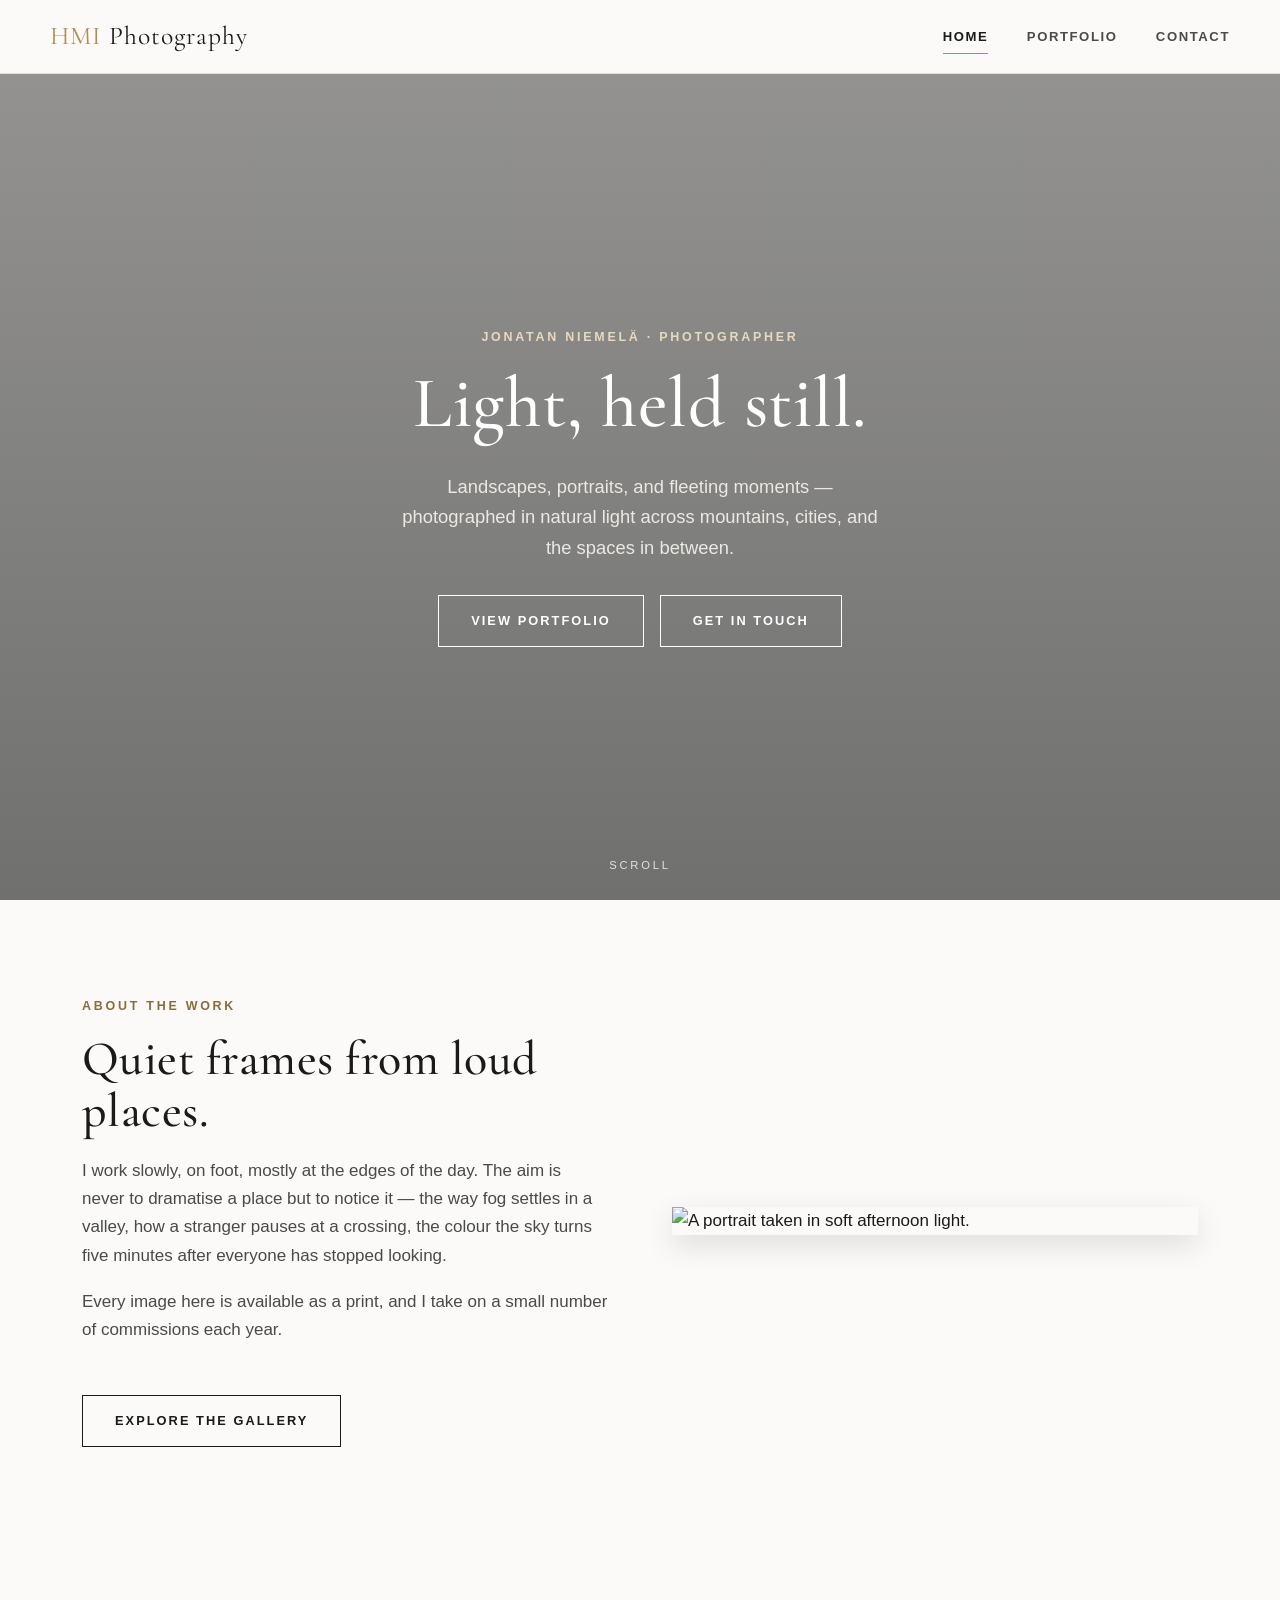
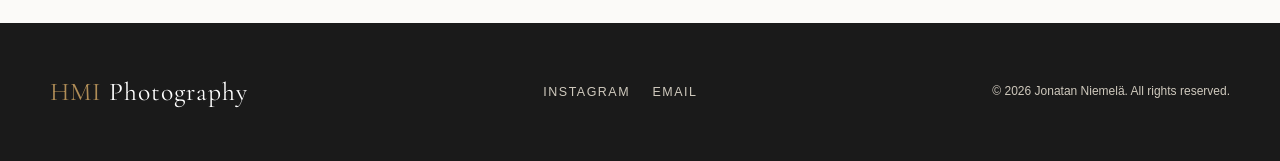
==== commit 34ccf528: "Cleanup HTML and CSS" ====
--- a/index.html
+++ b/index.html
@@ -1,87 +1,81 @@
 <!DOCTYPE html>
 <html lang="en">
 <head>
-  <meta charset="UTF-8">
-  <meta name="viewport" content="width=device-width, initial-scale=1.0">
-  <title>HMI Photography by Jonatan Niemelä</title>
-  <meta name="description" content="HMI Photography is the portfolio of Jonatan Niemelä, a photographer capturing landscapes, portraits, and quiet moments in natural light.">
-  <link rel="preconnect" href="https://fonts.googleapis.com">
-  <link rel="preconnect" href="https://fonts.gstatic.com" crossorigin>
-  <link href="https://fonts.googleapis.com/css2?family=Cormorant+Garamond:wght@400;500;600&display=swap" rel="stylesheet">
-  <link rel="stylesheet" href="css/style.css">
+	<meta charset="UTF-8">
+	<meta name="viewport" content="width=device-width, initial-scale=1.0">
+	<title>HMI Photography by Jonatan Niemelä</title>
+	<meta name="description" content="HMI Photography is the portfolio of Jonatan Niemelä, a photographer capturing landscapes, portraits, and quiet moments in natural light.">
+	<link rel="preconnect" href="https://fonts.googleapis.com">
+	<link rel="preconnect" href="https://fonts.gstatic.com" crossorigin>
+	<link href="https://fonts.googleapis.com/css2?family=Cormorant+Garamond:wght@400;500;600&display=swap" rel="stylesheet">
+	<link rel="stylesheet" href="css/style.css">
 </head>
 <body>
+	<header class="site-header">
+		<a class="brand" href="index.html"><span class="brand__mark">HMI</span> <span class="brand__name">Photography</span></a>
+		<nav class="nav" aria-label="Primary">
+			<a href="index.html" aria-current="page">Home</a>
+			<a href="portfolio.html">Portfolio</a>
+			<a href="contact.html">Contact</a>
+		</nav>
+	</header>
 
-  <header class="site-header">
-    <div class="wrap site-header__inner">
-      <a class="brand" href="/"><span>HMI</span> Photography</a>
-      <nav class="nav" aria-label="Primary">
-        <a href="/" aria-current="page">Home</a>
-        <a href="portfolio.html">Portfolio</a>
-        <a href="contact.html">Contact</a>
-      </nav>
-    </div>
-  </header>
+	<main>
+		<!-- HERO: portfolio images crossfade in the background (CSS only) -->
+		<header class="hero">
+			<div class="hero__slides" aria-hidden="true">
+				<img src="./portfolio/landscapes/bug pic.jpg" alt="">
+				<img src="./portfolio/landscapes/Flowers-1.jpg" alt="">
+				<img src="./portfolio/landscapes/IMG_4974.JPG" alt="">
+				<img src="./portfolio/landscapes/Turkeey Azerbajan-5.jpg" alt="">
+			</div>
 
-  <main>
-    <!-- HERO: portfolio images crossfade in the background (CSS only) -->
-    <section class="hero">
-      <div class="hero__slides" aria-hidden="true">
-        <div style="background-image:url('https://images.unsplash.com/photo-1469474968028-56623f02e42e?auto=format&fit=crop&w=1800&q=80')"></div>
-        <div style="background-image:url('https://images.unsplash.com/photo-1441974231531-c6227db76b6e?auto=format&fit=crop&w=1800&q=80')"></div>
-        <div style="background-image:url('https://images.unsplash.com/photo-1502899576159-f224dc2349fa?auto=format&fit=crop&w=1800&q=80')"></div>
-        <div style="background-image:url('https://images.unsplash.com/photo-1473580044384-7ba9967e16a0?auto=format&fit=crop&w=1800&q=80')"></div>
-      </div>
+			<hgroup>
+				<p>Jonatan Niemelä · Photographer</p>
+				<h1>Light, held still.</h1>
+			</hgroup>
+			<p class="hero__lead">
+				Landscapes, portraits, and fleeting moments — photographed in
+				natural light across mountains, cities, and the spaces in between.
+			</p>
+			<div class="hero__actions">
+				<a class="btn btn--light" href="portfolio.html">View Portfolio</a>
+				<a class="btn btn--light" href="contact.html">Get in Touch</a>
+			</div>
 
-      <div class="hero__content">
-        <p class="eyebrow">Jonatan Niemelä · Photographer</p>
-        <h1>Light, held still.</h1>
-        <p class="hero__lead">
-          Landscapes, portraits, and fleeting moments — photographed in
-          natural light across mountains, cities, and the spaces in between.
-        </p>
-        <div class="hero__actions">
-          <a class="btn btn--light" href="portfolio.html">View Portfolio</a>
-          <a class="btn btn--light" href="contact.html">Get in Touch</a>
-        </div>
-      </div>
+			<span class="scroll-cue" aria-hidden="true">Scroll</span>
+		</header>
 
-      <span class="scroll-cue">Scroll</span>
-    </section>
+		<!-- ABOUT SPLIT -->
+		<section class="wrap split">
+			<div>
+				<hgroup>
+					<p>About the work</p>
+					<h2>Quiet frames from loud places.</h2>
+				</hgroup>
+				<p>
+					I work slowly, on foot, mostly at the edges of the day. The aim is
+					never to dramatise a place but to notice it — the way fog settles in
+					a valley, how a stranger pauses at a crossing, the colour the sky
+					turns five minutes after everyone has stopped looking.
+				</p>
+				<p>
+					Every image here is available as a print, and I take on a small
+					number of commissions each year.
+				</p>
+				<a class="btn btn--dark mt-2" href="portfolio.html">Explore the gallery</a>
+			</div>
+			<img class="split__img" src="https://images.unsplash.com/photo-1500648767791-00dcc994a43e?auto=format&fit=crop&w=1000&q=80" alt="A portrait taken in soft afternoon light.">
+		</section>
+	</main>
 
-    <!-- ABOUT SPLIT -->
-    <section class="wrap split">
-      <div>
-        <p class="eyebrow">About the work</p>
-        <h2>Quiet frames from loud places.</h2>
-        <p>
-          I work slowly, on foot, mostly at the edges of the day. The aim is
-          never to dramatise a place but to notice it — the way fog settles in
-          a valley, how a stranger pauses at a crossing, the colour the sky
-          turns five minutes after everyone has stopped looking.
-        </p>
-        <p>
-          Every image here is available as a print, and I take on a small
-          number of commissions each year.
-        </p>
-        <a class="btn btn--dark mt-2" href="portfolio.html">Explore the gallery</a>
-      </div>
-      <img class="split__img"
-           src="https://images.unsplash.com/photo-1500648767791-00dcc994a43e?auto=format&fit=crop&w=1000&q=80"
-           alt="A portrait taken in soft afternoon light.">
-    </section>
-  </main>
-
-  <footer class="site-footer">
-    <div class="wrap site-footer__inner">
-      <a class="brand" href="/"><span>HMI</span> Photography</a>
-      <nav class="socials" aria-label="Social">
-        <a href="#">Instagram</a>
-        <a href="mailto:jonatan@niemela.se">Email</a>
-      </nav>
-      <small>© 2026 Jonatan Niemelä. All rights reserved.</small>
-    </div>
-  </footer>
-
+	<footer>
+		<a class="brand" href="index.html"><span class="brand__mark">HMI</span> <span class="brand__name">Photography</span></a>
+		<nav class="socials" aria-label="Social">
+			<a href="#">Instagram</a>
+			<a href="mailto:jonatan@niemela.se">Email</a>
+		</nav>
+		<small>&copy; 2026 Jonatan Niemelä. All rights reserved.</small>
+	</footer>
 </body>
 </html>
--- a/css/style.css
+++ b/css/style.css
@@ -1,28 +1,31 @@
 /* ===========================================================
-   HMI Photography portfolio
-   A small, dependency-free stylesheet.
-   Sections: tokens · base · header · footer · hero ·
-             gallery · about · contact · utilities · responsive
-   =========================================================== */
+	 HMI Photography portfolio
+	 A small, dependency-free stylesheet.
+	 Sections: tokens · base · header · footer · hero ·
+						 gallery · about · contact · utilities · responsive
+	 =========================================================== */
 
 /* --- design tokens --------------------------------------- */
 :root {
-  --ink:        #1a1a1a;
-  --ink-soft:   #4a4a4a;
-  --paper:      #fbfaf8;
-  --paper-2:    #f1efea;
-  --line:       #e3e0d8;
-  --accent:     #b08d57;        /* warm brass */
-  --accent-ink: #8a6d3f;
-
-  --maxw: 1180px;
-  --gap:  clamp(1rem, 2.5vw, 2rem);
-
-  --serif: "Cormorant Garamond", Georgia, "Times New Roman", serif;
-  --sans:  "Helvetica Neue", Arial, system-ui, sans-serif;
-
-  --shadow: 0 10px 30px rgba(0, 0, 0, .12);
-  --ease:   cubic-bezier(.22, .61, .36, 1);
+	--ink:				#1a1a1a;
+	--ink-soft:	 #4a4a4a;
+	--paper:			#fbfaf8;
+	--paper-2:		#f1efea;
+	--line:			 #e3e0d8;
+	--accent:		 #b08d57;				/* warm brass */
+	--accent-ink: #8a6d3f;
+
+	--maxw: 1180px;
+	--gap:	clamp(1rem, 2.5vw, 2rem);
+	--header-h: 74px;
+	/* full-bleed element padding that still aligns content with .wrap */
+	--bleed-pad: max(var(--gap), (100% - var(--maxw)) / 2 + var(--gap));
+
+	--serif: "Cormorant Garamond", Georgia, "Times New Roman", serif;
+	--sans:	"Helvetica Neue", Arial, system-ui, sans-serif;
+
+	--shadow: 0 10px 30px rgba(0, 0, 0, .12);
+	--ease:	 cubic-bezier(.22, .61, .36, 1);
 }
 
 /* --- base ------------------------------------------------- */
@@ -30,23 +33,18 @@
 *::before,
 *::after { box-sizing: border-box; }
 
-html { scroll-behavior: smooth; }
+@media (prefers-reduced-motion: no-preference) {
+	html { scroll-behavior: smooth; }
+}
 
 body {
-  display: flex;
-  flex-direction: column;
-  min-height: 100vh;
-  margin: 0;
-  font-family: var(--sans);
-  font-size: 17px;
-  line-height: 1.65;
-  color: var(--ink);
-  background: var(--paper);
-  -webkit-font-smoothing: antialiased;
-}
-
-main {
-  flex-grow: 1;
+	margin: 0;
+	font-family: var(--sans);
+	font-size: 17px;
+	line-height: 1.65;
+	color: var(--ink);
+	background: var(--paper);
+	-webkit-font-smoothing: antialiased;
 }
 
 img { display: block; max-width: 100%; height: auto; }
@@ -54,11 +52,11 @@
 a { color: inherit; text-decoration: none; }
 
 h1, h2, h3 {
-  font-family: var(--serif);
-  font-weight: 500;
-  line-height: 1.1;
-  margin: 0 0 .4em;
-  letter-spacing: .01em;
+	font-family: var(--serif);
+	font-weight: 500;
+	line-height: 1.1;
+	margin: 0 0 .4em;
+	letter-spacing: .01em;
 }
 
 h1 { font-size: clamp(2.6rem, 6vw, 4.5rem); }
@@ -68,84 +66,86 @@
 p { margin: 0 0 1.1em; color: var(--ink-soft); }
 
 .wrap {
-  width: 100%;
-  max-width: var(--maxw);
-  margin-inline: auto;
-  padding-inline: var(--gap);
-}
-
-.eyebrow {
-  font-family: var(--sans);
-  font-size: .78rem;
-  font-weight: 600;
-  letter-spacing: .22em;
-  text-transform: uppercase;
-  color: var(--accent-ink);
-  margin: 0 0 1rem;
+	width: 100%;
+	max-width: var(--maxw);
+	margin-inline: auto;
+	padding-inline: var(--gap);
+}
+
+hgroup p {
+	font-family: var(--sans);
+	font-size: .78rem;
+	font-weight: bold;
+	letter-spacing: .22em;
+	text-transform: uppercase;
+	color: var(--accent-ink);
+	margin: 0 0 1rem;
 }
 
 /* --- buttons --------------------------------------------- */
 .btn {
-  display: inline-block;
-  font-size: .8rem;
-  font-weight: 600;
-  letter-spacing: .16em;
-  text-transform: uppercase;
-  padding: .9rem 2rem;
-  border: 1px solid currentColor;
-  transition: background-color .3s var(--ease),
-              color .3s var(--ease);
+	display: inline-block;
+	font-size: .8rem;
+	font-weight: bold;
+	letter-spacing: .16em;
+	text-transform: uppercase;
+	padding: .9rem 2rem;
+	border: 1px solid currentColor;
+	transition: background-color .3s var(--ease),
+							color .3s var(--ease);
 }
 .btn--light { color: #fff; }
 .btn--light:hover { background: #fff; color: var(--ink); }
-.btn--dark  { color: var(--ink); }
+.btn--dark	{ color: var(--ink); }
 .btn--dark:hover { background: var(--ink); color: var(--paper); }
 
 /* --- header ---------------------------------------------- */
 .site-header {
-  position: sticky;
-  top: 0;
-  z-index: 50;
-  background: rgba(251, 250, 248, .88);
-  backdrop-filter: blur(10px);
-  border-bottom: 1px solid var(--line);
-}
-.site-header__inner {
-  display: flex;
-  align-items: center;
-  justify-content: space-between;
-  height: 74px;
+	position: sticky;
+	top: 0;
+	z-index: 50;
+	/* center content to --maxw without a wrapper; keeps the bar full-bleed */
+	padding-inline: max(var(--gap), (100% - var(--maxw)) / 2);
+	background: rgba(251, 250, 248, .88);
+	backdrop-filter: blur(10px);
+	border-bottom: 1px solid var(--line);
+
+	display: flex;
+	align-items: center;
+	justify-content: space-between;
+	height: var(--header-h);
 }
 .brand {
-  font-family: var(--serif);
-  font-size: 1.6rem;
-  letter-spacing: .04em;
-}
-.brand span { color: var(--accent); }
+	font-family: var(--serif);
+	font-size: 1.6rem;
+	letter-spacing: .04em;
+	white-space: nowrap;
+}
+.brand__mark { color: var(--accent); }
 
 .nav {
-  display: flex;
-  gap: clamp(1.2rem, 3vw, 2.6rem);
-  font-size: .82rem;
-  font-weight: 600;
-  letter-spacing: .12em;
-  text-transform: uppercase;
+	display: flex;
+	gap: clamp(1.2rem, 3vw, 2.6rem);
+	font-size: .82rem;
+	font-weight: bold;
+	letter-spacing: .12em;
+	text-transform: uppercase;
 }
 .nav a {
-  position: relative;
-  padding: .4rem 0;
-  color: var(--ink-soft);
-  transition: color .25s var(--ease);
+	position: relative;
+	padding: .4rem 0;
+	color: var(--ink-soft);
+	transition: color .25s var(--ease);
 }
 .nav a::after {
-  content: "";
-  position: absolute;
-  left: 0; bottom: 0;
-  width: 100%; height: 1px;
-  background: var(--accent);
-  transform: scaleX(0);
-  transform-origin: left;
-  transition: transform .3s var(--ease);
+	content: "";
+	position: absolute;
+	left: 0; bottom: 0;
+	width: 100%; height: 1px;
+	background: var(--accent);
+	transform: scaleX(0);
+	transform-origin: left;
+	transition: transform .3s var(--ease);
 }
 .nav a:hover,
 .nav a[aria-current="page"] { color: var(--ink); }
@@ -153,243 +153,215 @@
 .nav a[aria-current="page"]::after { transform: scaleX(1); }
 
 /* --- footer ---------------------------------------------- */
-.site-footer {
-  margin-top: 5rem;
-  padding-block: 3rem;
-  background: var(--ink);
-  color: #cfc9bd;
-  font-size: .9rem;
-}
-.site-footer__inner {
-  display: flex;
-  flex-wrap: wrap;
-  gap: 1rem 2rem;
-  align-items: center;
-  justify-content: space-between;
-}
-.site-footer a:hover { color: #fff; }
-.site-footer .brand { color: #fff; }
+body > footer {
+	margin-top: 5rem;
+	padding-block: 3rem;
+	/* center content to --maxw without a wrapper; keeps the dark bg full-bleed */
+	padding-inline: max(var(--gap), (100% - var(--maxw)) / 2);
+	background: var(--ink);
+	color: #cfc9bd;
+	font-size: .9rem;
+	display: flex;
+	flex-wrap: wrap;
+	gap: 1rem 2rem;
+	align-items: center;
+	justify-content: space-between;
+}
+body > footer a:hover { color: #fff; }
+body > footer .brand { color: #fff; }
 .socials { display: flex; gap: 1.4rem; letter-spacing: .12em; text-transform: uppercase; font-size: .78rem; }
 
 /* --- hero (home) ----------------------------------------- */
 .hero {
-  position: relative;
-  min-height: calc(100vh - 74px);
-  display: grid;
-  place-items: center;
-  text-align: center;
-  color: #fff;
-  overflow: hidden;
+	position: relative;
+	min-height: calc(100vh - var(--header-h));
+	text-align: center;
+	color: #fff;
+	overflow: hidden;
+	display: flex;
+	flex-direction: column;
+	justify-content: center;
 }
 /* crossfading background slideshow — pure CSS, no JS */
 .hero__slides {
-  position: absolute;
-  inset: 0;
-  z-index: -2;
-}
-.hero__slides div {
-  position: absolute;
-  inset: 0;
-  background-size: cover;
-  background-position: center;
-  opacity: 0;
-  animation: slideshow 32s infinite;
-}
-.hero__slides div:nth-child(1) { animation-delay:  0s; }
-.hero__slides div:nth-child(2) { animation-delay:  8s; }
-.hero__slides div:nth-child(3) { animation-delay: 16s; }
-.hero__slides div:nth-child(4) { animation-delay: 24s; }
+	position: absolute;
+	inset: 0;
+	z-index: -2;
+}
+.hero__slides img {
+	position: absolute;
+	inset: 0;
+	width: 100%;
+	height: 100%;
+	object-fit: cover;
+	object-position: center;
+	opacity: 0;
+	animation: slideshow 32s infinite;
+}
+.hero__slides img:nth-child(1) { animation-delay:	0s; }
+.hero__slides img:nth-child(2) { animation-delay:	8s; }
+.hero__slides img:nth-child(3) { animation-delay: 16s; }
+.hero__slides img:nth-child(4) { animation-delay: 24s; }
 
 @keyframes slideshow {
-  0%   { opacity: 0; transform: scale(1.08); }
-  6%   { opacity: 1; }
-  25%  { opacity: 1; transform: scale(1); }
-  31%  { opacity: 0; }
-  100% { opacity: 0; }
+	0%	 { opacity: 0; transform: scale(1.08); }
+	6%	 { opacity: 1; }
+	25%	{ opacity: 1; transform: scale(1); }
+	31%	{ opacity: 0; }
+	100% { opacity: 0; }
 }
 /* darkening veil for legible text */
 .hero::after {
-  content: "";
-  position: absolute;
-  inset: 0;
-  z-index: -1;
-  background: linear-gradient(rgba(20,20,20,.45), rgba(20,20,20,.6));
+	content: "";
+	position: absolute;
+	inset: 0;
+	z-index: -1;
+	background: linear-gradient(rgba(20,20,20,.45), rgba(20,20,20,.6));
 }
 .hero__content { max-width: 760px; padding-inline: var(--gap); }
-.hero__content .eyebrow { color: #e9d9bd; }
+.hero hgroup p { color: #e9d9bd; }
 .hero h1 { color: #fff; }
 .hero__lead {
-  font-size: 1.15rem;
-  color: #ece9e2;
-  max-width: 48ch;
-  margin-inline: auto;
-  margin-bottom: 2rem;
+	font-size: 1.15rem;
+	color: #ece9e2;
+	max-width: 48ch;
+	margin-inline: auto;
+	margin-bottom: 2rem;
 }
 .hero__actions { display: flex; gap: 1rem; justify-content: center; flex-wrap: wrap; }
 
 /* scroll cue */
 .scroll-cue {
-  position: absolute;
-  bottom: 1.6rem;
-  left: 50%;
-  transform: translateX(-50%);
-  font-size: .7rem;
-  letter-spacing: .25em;
-  text-transform: uppercase;
-  color: rgba(255,255,255,.8);
-  animation: bob 2.4s ease-in-out infinite;
+	position: absolute;
+	bottom: 1.6rem;
+	left: 50%;
+	transform: translateX(-50%);
+	font-size: .7rem;
+	letter-spacing: .25em;
+	text-transform: uppercase;
+	color: rgba(255,255,255,.8);
+	animation: bob 2.4s ease-in-out infinite;
 }
 @keyframes bob { 0%,100% { transform: translate(-50%, 0); } 50% { transform: translate(-50%, 8px); } }
 
 @media (prefers-reduced-motion: reduce) {
-  .hero__slides div { animation: none; opacity: 1; }
-  .hero__slides div:not(:first-child) { display: none; }
-  .scroll-cue { animation: none; }
+	.hero__slides img { animation: none; opacity: 1; }
+	.hero__slides img:not(:first-child) { display: none; }
+	.scroll-cue { animation: none; }
 }
 
 /* --- generic page header --------------------------------- */
 .page-head {
-  padding-block: clamp(3rem, 8vw, 6rem);
-  text-align: center;
-  background: var(--paper-2);
-  border-bottom: 1px solid var(--line);
+	padding-block: clamp(3rem, 8vw, 6rem);
+	text-align: center;
+	background: var(--paper-2);
+	border-bottom: 1px solid var(--line);
 }
 .page-head p { max-width: 56ch; margin-inline: auto; margin-bottom: 0; }
-
-/* --- feature strip (home) -------------------------------- */
-.strip { padding-block: clamp(3rem, 8vw, 6rem); }
-.strip__grid {
-  display: grid;
-  grid-template-columns: repeat(3, 1fr);
-  gap: var(--gap);
-}
-.feature { text-align: center; }
-.feature .num {
-  font-family: var(--serif);
-  font-size: 2.4rem;
-  color: var(--accent);
-  display: block;
-}
 
 /* --- gallery --------------------------------------------- */
 .gallery {
-  columns: 3;
-  column-gap: var(--gap);
-  padding-block: clamp(2.5rem, 6vw, 4.5rem);
-}
-.shot {
-  position: relative;
-  margin: 0 0 var(--gap);
-  break-inside: avoid;
-  overflow: hidden;
-  box-shadow: var(--shadow);
-}
-.shot img {
-  width: 100%;
-  transition: transform .6s var(--ease);
-}
-.shot figcaption {
-  position: absolute;
-  inset: auto 0 0 0;
-  padding: 1.4rem 1.2rem .9rem;
-  background: linear-gradient(transparent, rgba(0,0,0,.78));
-  color: #fff;
-  opacity: 0;
-  transform: translateY(8px);
-  transition: opacity .35s var(--ease), transform .35s var(--ease);
-}
-.shot figcaption .t {
-  font-family: var(--serif);
-  font-size: 1.35rem;
-  line-height: 1.1;
-}
-.shot figcaption .s {
-  font-size: .72rem;
-  letter-spacing: .18em;
-  text-transform: uppercase;
-  color: #d9cfbd;
-}
-.shot:hover img { transform: scale(1.06); }
-.shot:hover figcaption { opacity: 1; transform: translateY(0); }
-
-/* filter pills (decorative, anchor-based) */
-.filters {
-  display: flex;
-  flex-wrap: wrap;
-  gap: .6rem;
-  justify-content: center;
-  padding-top: clamp(2rem, 5vw, 3rem);
-}
-.filters a {
-  font-size: .75rem;
-  font-weight: 600;
-  letter-spacing: .14em;
-  text-transform: uppercase;
-  padding: .55rem 1.2rem;
-  border: 1px solid var(--line);
-  border-radius: 999px;
-  color: var(--ink-soft);
-  transition: all .25s var(--ease);
-}
-.filters a:hover { border-color: var(--accent); color: var(--accent-ink); }
+	columns: 3;
+	column-gap: var(--gap);
+	padding-block: clamp(2.5rem, 6vw, 4.5rem);
+}
+.gallery figure {
+	position: relative;
+	margin: 0 0 var(--gap);
+	break-inside: avoid;
+	overflow: hidden;
+	box-shadow: var(--shadow);
+}
+.gallery figure img {
+	width: 100%;
+	transition: transform .6s var(--ease);
+}
+.gallery figure figcaption {
+	position: absolute;
+	inset: auto 0 0 0;
+	padding: 1.4rem 1.2rem .9rem;
+	background: linear-gradient(transparent, rgba(0,0,0,.78));
+	color: #fff;
+	opacity: 0;
+	transform: translateY(8px);
+	transition: opacity .35s var(--ease), transform .35s var(--ease);
+}
+.gallery figure figcaption .t {
+	font-family: var(--serif);
+	font-size: 1.35rem;
+	line-height: 1.1;
+}
+.gallery figure figcaption .s {
+	font-size: .72rem;
+	letter-spacing: .18em;
+	text-transform: uppercase;
+	color: #d9cfbd;
+}
+.gallery figure:hover img { transform: scale(1.06); }
+.gallery figure:hover figcaption { opacity: 1; transform: translateY(0); }
 
 /* --- split / about block --------------------------------- */
 .split {
-  display: grid;
-  grid-template-columns: 1fr 1fr;
-  gap: clamp(2rem, 5vw, 4rem);
-  align-items: center;
-  padding-block: clamp(3rem, 8vw, 6rem);
+	display: grid;
+	grid-template-columns: 1fr 1fr;
+	gap: clamp(2rem, 5vw, 4rem);
+	align-items: center;
+	padding-block: clamp(3rem, 8vw, 6rem);
 }
 .split img { box-shadow: var(--shadow); }
 
 /* --- contact --------------------------------------------- */
 .contact-grid {
-  display: grid;
-  grid-template-columns: 1fr 1fr;
-  gap: clamp(2rem, 5vw, 4rem);
-  padding-block: clamp(3rem, 8vw, 6rem);
+	display: grid;
+	grid-template-columns: 1fr 1fr;
+	gap: clamp(2rem, 5vw, 4rem);
+	padding-block: clamp(3rem, 8vw, 6rem);
 }
 .field { margin-bottom: 1.3rem; }
 .field label {
-  display: block;
-  font-size: .76rem;
-  font-weight: 600;
-  letter-spacing: .14em;
-  text-transform: uppercase;
-  color: var(--ink-soft);
-  margin-bottom: .5rem;
+	display: block;
+	font-size: .76rem;
+	font-weight: bold;
+	letter-spacing: .14em;
+	text-transform: uppercase;
+	color: var(--ink-soft);
+	margin-bottom: .5rem;
 }
 .field input,
 .field textarea {
-  width: 100%;
-  font: inherit;
-  font-size: .95rem;
-  padding: .85rem 1rem;
-  color: var(--ink);
-  background: #fff;
-  border: 1px solid var(--line);
-  border-radius: 2px;
-  transition: border-color .25s var(--ease), box-shadow .25s var(--ease);
+	width: 100%;
+	font: inherit;
+	font-size: .95rem;
+	padding: .85rem 1rem;
+	color: var(--ink);
+	background: #fff;
+	border: 1px solid var(--line);
+	border-radius: 2px;
+	transition: border-color .25s var(--ease), box-shadow .25s var(--ease);
 }
 .field input:focus,
 .field textarea:focus {
-  outline: none;
-  border-color: var(--accent);
-  box-shadow: 0 0 0 3px rgba(176,141,87,.18);
+	outline: none;
+	border-color: var(--accent);
+	box-shadow: 0 0 0 3px rgba(176,141,87,.18);
 }
 .field textarea { resize: vertical; min-height: 150px; }
 
-.info-list { list-style: none; margin: 0; padding: 0; }
-.info-list li { padding: 1rem 0; border-bottom: 1px solid var(--line); }
-.info-list .k {
-  display: block;
-  font-size: .74rem;
-  font-weight: 600;
-  letter-spacing: .14em;
-  text-transform: uppercase;
-  color: var(--accent-ink);
-  margin-bottom: .15rem;
+.info-list { margin: 0; padding: 0; }
+.info-list dd {
+	margin: 0;
+	padding-bottom: 1rem;
+	border-bottom: 1px solid var(--line);
+}
+.info-list dt {
+	display: block;
+	font-size: .74rem;
+	font-weight: bold;
+	letter-spacing: .14em;
+	text-transform: uppercase;
+	color: var(--accent-ink);
+	margin-bottom: .15rem;
+	padding-top: 1rem;
 }
 
 /* --- utilities ------------------------------------------- */
@@ -398,17 +370,19 @@
 
 /* --- responsive ------------------------------------------ */
 @media (max-width: 900px) {
-  .gallery { columns: 2; }
-  .strip__grid { grid-template-columns: 1fr; gap: 2rem; }
-  .split,
-  .contact-grid { grid-template-columns: 1fr; }
-  .split .split__img { order: -1; }
+	.gallery { columns: 2; }
+	.strip__grid { grid-template-columns: 1fr; gap: 2rem; }
+	.split,
+	.contact-grid { grid-template-columns: 1fr; }
+	.split .split__img { order: -1; }
 }
 
 @media (max-width: 600px) {
-  body { font-size: 16px; }
-  .gallery { columns: 1; }
-  .nav { gap: 1rem; font-size: .72rem; }
-  .brand { font-size: 1.3rem; }
-  .hero__actions { flex-direction: column; align-items: center; }
-}
+	:root { --header-h: 56px; }
+	body { font-size: 16px; }
+	.gallery { columns: 1; }
+	.nav { gap: .85rem; font-size: .7rem; letter-spacing: .08em; }
+	.brand { font-size: 1.3rem; }
+	.site-header .brand__name { display: none; }
+	.hero__actions { flex-direction: column; align-items: center; }
+}
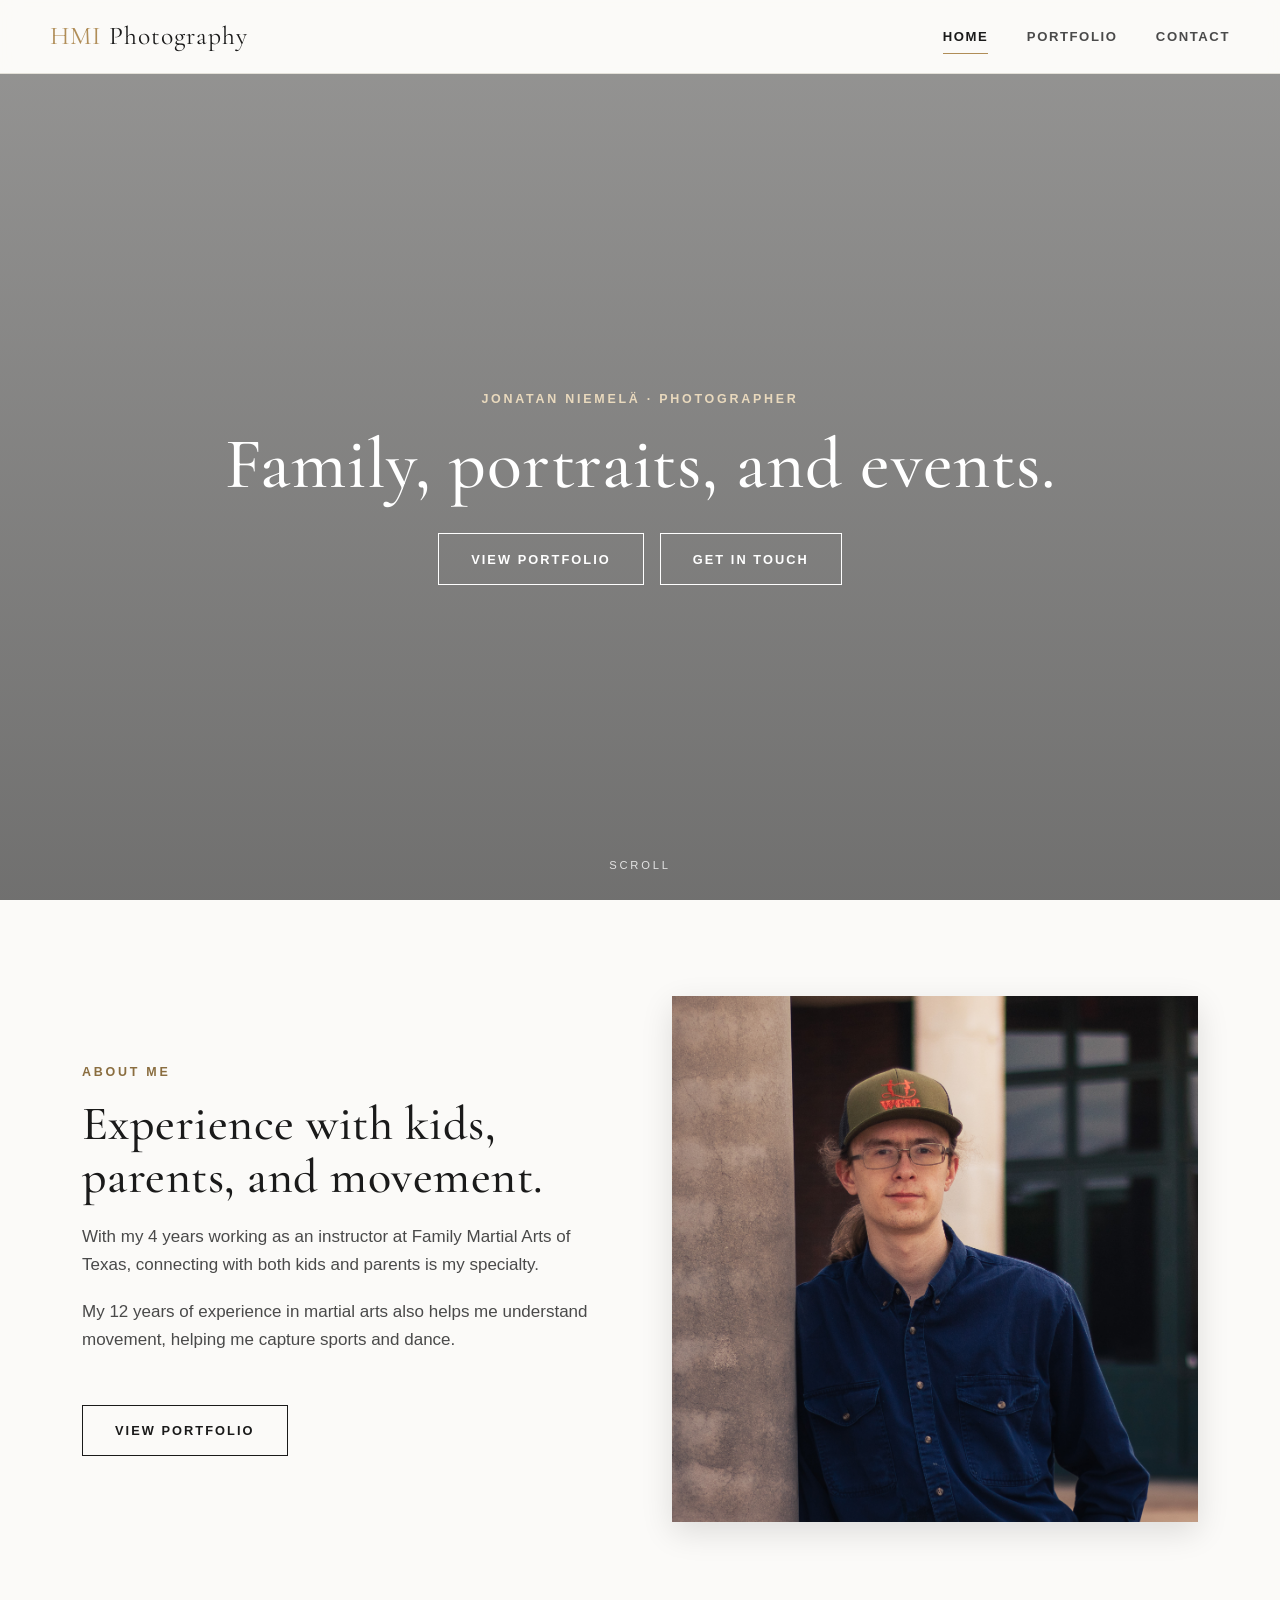
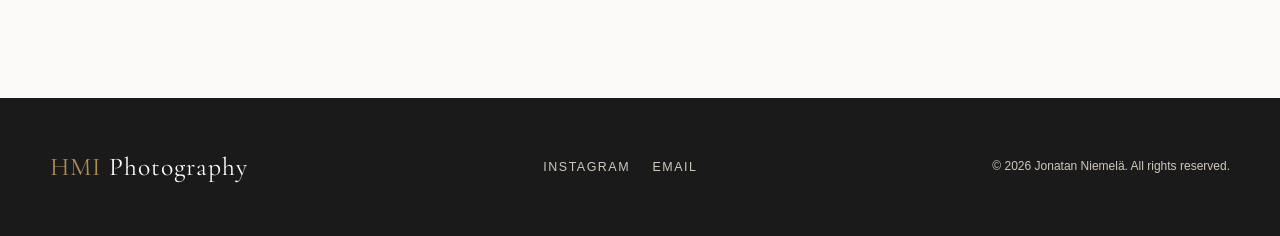
==== commit aaeb3807: "Replace filler-content with production content" ====
--- a/index.html
+++ b/index.html
@@ -4,7 +4,7 @@
 	<meta charset="UTF-8">
 	<meta name="viewport" content="width=device-width, initial-scale=1.0">
 	<title>HMI Photography by Jonatan Niemelä</title>
-	<meta name="description" content="HMI Photography is the portfolio of Jonatan Niemelä, a photographer capturing landscapes, portraits, and quiet moments in natural light.">
+	<meta name="description" content="Jonatan Niemelä is a Waco, TX photographer specializing in family photos, portraits, and events, including sports and dance.">
 	<link rel="preconnect" href="https://fonts.googleapis.com">
 	<link rel="preconnect" href="https://fonts.gstatic.com" crossorigin>
 	<link href="https://fonts.googleapis.com/css2?family=Cormorant+Garamond:wght@400;500;600&display=swap" rel="stylesheet">
@@ -32,12 +32,13 @@
 
 			<hgroup>
 				<p>Jonatan Niemelä · Photographer</p>
-				<h1>Light, held still.</h1>
+				<h1>Family, portraits, and events.</h1>
 			</hgroup>
-			<p class="hero__lead">
-				Landscapes, portraits, and fleeting moments — photographed in
-				natural light across mountains, cities, and the spaces in between.
-			</p>
+			<!---
+				<p class="hero__lead">
+					Not currently used...
+				</p>
+			-->
 			<div class="hero__actions">
 				<a class="btn btn--light" href="portfolio.html">View Portfolio</a>
 				<a class="btn btn--light" href="contact.html">Get in Touch</a>
@@ -50,30 +51,28 @@
 		<section class="wrap split">
 			<div>
 				<hgroup>
-					<p>About the work</p>
-					<h2>Quiet frames from loud places.</h2>
+					<p>About me</p>
+					<h2>Experience with kids, parents, and movement.</h2>
 				</hgroup>
 				<p>
-					I work slowly, on foot, mostly at the edges of the day. The aim is
-					never to dramatise a place but to notice it — the way fog settles in
-					a valley, how a stranger pauses at a crossing, the colour the sky
-					turns five minutes after everyone has stopped looking.
+					With my 4 years working as an instructor at Family Martial Arts of Texas,
+					connecting with both kids and parents is my specialty.
 				</p>
 				<p>
-					Every image here is available as a print, and I take on a small
-					number of commissions each year.
+					My 12 years of experience in martial arts also helps me understand movement,
+					helping me capture sports and dance.
 				</p>
-				<a class="btn btn--dark mt-2" href="portfolio.html">Explore the gallery</a>
+				<a class="btn btn--dark mt-2" href="portfolio.html">View Portfolio</a>
 			</div>
-			<img class="split__img" src="https://images.unsplash.com/photo-1500648767791-00dcc994a43e?auto=format&fit=crop&w=1000&q=80" alt="A portrait taken in soft afternoon light.">
+			<img class="split__img" src="./portfolio/jonatan_niemelae.jpg" alt="Jonatan Niemelä">
 		</section>
 	</main>
 
 	<footer>
 		<a class="brand" href="index.html"><span class="brand__mark">HMI</span> <span class="brand__name">Photography</span></a>
 		<nav class="socials" aria-label="Social">
-			<a href="#">Instagram</a>
-			<a href="mailto:jonatan@niemela.se">Email</a>
+			<a href="https://www.instagram.com/hmiphotostudio/">Instagram</a>
+			<a href="mailto:photography@hmistudios.com">Email</a>
 		</nav>
 		<small>&copy; 2026 Jonatan Niemelä. All rights reserved.</small>
 	</footer>
